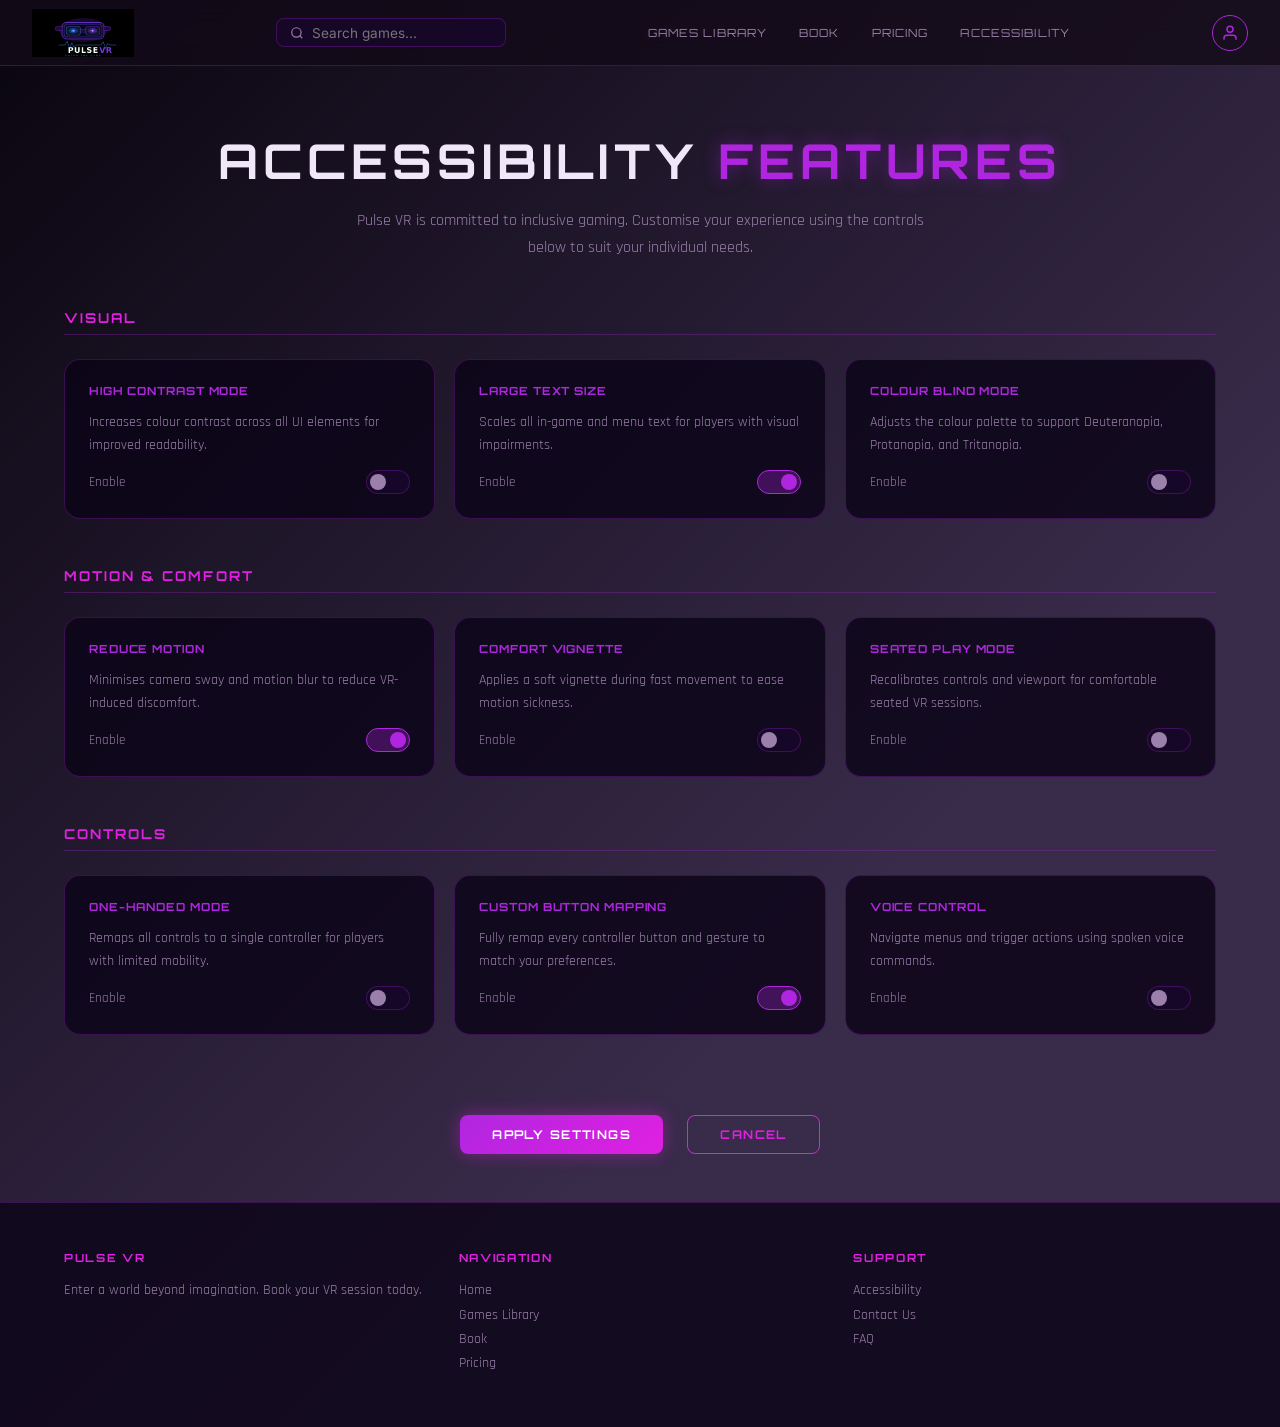
==== accessibility.html @ b46c99bd "Add files via upload" ====
<!DOCTYPE html>
<html lang="en">
<head>
<meta charset="UTF-8" />
<meta name="viewport" content="width=device-width, initial-scale=1.0"/>
<title>Pulse VR — Accessibility</title>
<link href="https://fonts.googleapis.com/css2?family=Orbitron:wght@400;700;900&family=Rajdhani:wght@300;400;500;600;700&family=Inter:wght@300;400;500&display=swap" rel="stylesheet"/>
<link rel="stylesheet" href="css/style.css">
<script src="js/accessibility-settings.js"></script>
<script src="js/theme-toggle.js"></script>
</head>
</head>
<body>
<!-- ============================================================
     NAVIGATION — present on every page
     Logo is embedded base64 and acts as home button
     Nav links use JS to toggle between pages
     ============================================================ -->
<nav>
  <!-- Logo: clicking navigates to home page -->
    <a class="nav-logo" href="index.html">
  <img class="nav-logo" id="nav-logo" src="[data-uri]" alt="Pulse VR Home"/>
</a>
  <!-- Search bar shared across all pages -->
  <div class="nav-search">
    <svg width="14" height="14" viewBox="0 0 24 24" fill="none" stroke="currentColor" stroke-width="2"><circle cx="11" cy="11" r="8"/><line x1="21" y1="21" x2="16.65" y2="16.65"/></svg>
    <input type="text" placeholder="Search games..."/>
  </div>

  <!-- Primary navigation links -->
  <div class="nav-links">
    <a href="games-library.html">GAMES LIBRARY</a>
    <a href="book.html">BOOK</a>
    <a href="pricing.html">PRICING</a>
    <a href="accessibility.html">ACCESSIBILITY</a>
  </div>

  <!-- Profile icon -->
  <a class="nav-profile" href="pricing.html" aria-label="Pricing page">
    <svg width="18" height="18" viewBox="0 0 24 24" fill="none" stroke="currentColor" stroke-width="2">
      <path d="M20 21v-2a4 4 0 0 0-4-4H8a4 4 0 0 0-4 4v2"/><circle cx="12" cy="7" r="4"/>
    </svg>
  </a>
</nav>
<!-- ============================================================
     ACCESSIBILITY PAGE (#accessibility)
     Follows wireframe: hero, 3 category sections (Visual,
     Motion & Comfort, Controls), each with 3 cards, Apply/Cancel
     buttons, floating chat support bubble
     ============================================================ -->
<div id="accessibility" class="page active">

  <!-- ACCESSIBILITY HERO -->
  <section class="access-hero">
    <h1>ACCESSIBILITY <span class="neon-text-purple">FEATURES</span></h1>
    <p>Pulse VR is committed to inclusive gaming. Customise your experience
       using the controls below to suit your individual needs.</p>
  </section>

  <!-- VISUAL SETTINGS SECTION -->
  <div class="access-section">
    <h2>VISUAL</h2>
    <div class="access-cards">
      <!-- Toggle card: High Contrast -->
      <div class="access-card">
        <h4>HIGH CONTRAST MODE</h4>
        <p>Increases colour contrast across all UI elements for improved readability.</p>
        <div class="access-toggle">
          <span style="font-size:.8rem;color:var(--text-dim)">Enable</span>
          <label class="switch"><input type="checkbox"><span class="slider-round"></span></label>
        </div>
      </div>
      <!-- Toggle card: Text Size -->
      <div class="access-card">
        <h4>LARGE TEXT SIZE</h4>
        <p>Scales all in-game and menu text for players with visual impairments.</p>
        <div class="access-toggle">
          <span style="font-size:.8rem;color:var(--text-dim)">Enable</span>
          <label class="switch"><input type="checkbox" checked><span class="slider-round"></span></label>
        </div>
      </div>
      <!-- Toggle card: Colour Blind -->
      <div class="access-card">
        <h4>COLOUR BLIND MODE</h4>
        <p>Adjusts the colour palette to support Deuteranopia, Protanopia, and Tritanopia.</p>
        <div class="access-toggle">
          <span style="font-size:.8rem;color:var(--text-dim)">Enable</span>
          <label class="switch"><input type="checkbox"><span class="slider-round"></span></label>
        </div>
      </div>
    </div>
  </div>

  <!-- MOTION & COMFORT SETTINGS SECTION -->
  <div class="access-section">
    <h2>MOTION &amp; COMFORT</h2>
    <div class="access-cards">
      <!-- Toggle card: Reduce Motion -->
      <div class="access-card">
        <h4>REDUCE MOTION</h4>
        <p>Minimises camera sway and motion blur to reduce VR-induced discomfort.</p>
        <div class="access-toggle">
          <span style="font-size:.8rem;color:var(--text-dim)">Enable</span>
          <label class="switch"><input type="checkbox" checked><span class="slider-round"></span></label>
        </div>
      </div>
      <!-- Toggle card: Vignette -->
      <div class="access-card">
        <h4>COMFORT VIGNETTE</h4>
        <p>Applies a soft vignette during fast movement to ease motion sickness.</p>
        <div class="access-toggle">
          <span style="font-size:.8rem;color:var(--text-dim)">Enable</span>
          <label class="switch"><input type="checkbox"><span class="slider-round"></span></label>
        </div>
      </div>
      <!-- Toggle card: Seated Mode -->
      <div class="access-card">
        <h4>SEATED PLAY MODE</h4>
        <p>Recalibrates controls and viewport for comfortable seated VR sessions.</p>
        <div class="access-toggle">
          <span style="font-size:.8rem;color:var(--text-dim)">Enable</span>
          <label class="switch"><input type="checkbox"><span class="slider-round"></span></label>
        </div>
      </div>
    </div>
  </div>

  <!-- CONTROLS SETTINGS SECTION -->
  <div class="access-section">
    <h2>CONTROLS</h2>
    <div class="access-cards">
      <!-- Toggle card: One-Handed -->
      <div class="access-card">
        <h4>ONE-HANDED MODE</h4>
        <p>Remaps all controls to a single controller for players with limited mobility.</p>
        <div class="access-toggle">
          <span style="font-size:.8rem;color:var(--text-dim)">Enable</span>
          <label class="switch"><input type="checkbox"><span class="slider-round"></span></label>
        </div>
      </div>
      <!-- Toggle card: Button Remapping -->
      <div class="access-card">
        <h4>CUSTOM BUTTON MAPPING</h4>
        <p>Fully remap every controller button and gesture to match your preferences.</p>
        <div class="access-toggle">
          <span style="font-size:.8rem;color:var(--text-dim)">Enable</span>
          <label class="switch"><input type="checkbox" checked><span class="slider-round"></span></label>
        </div>
      </div>
      <!-- Toggle card: Voice Control -->
      <div class="access-card">
        <h4>VOICE CONTROL</h4>
        <p>Navigate menus and trigger actions using spoken voice commands.</p>
        <div class="access-toggle">
          <span style="font-size:.8rem;color:var(--text-dim)">Enable</span>
          <label class="switch"><input type="checkbox"><span class="slider-round"></span></label>
        </div>
      </div>
    </div>
  </div>

  <!-- APPLY / CANCEL action buttons -->
  <div class="access-actions">
    <button class="btn btn-primary">APPLY SETTINGS</button>
    <button class="btn btn-outline">CANCEL</button>
  </div>

  <footer>
    <div class="footer-col">
      <h4>PULSE VR</h4>
      <p>Enter a world beyond imagination. Book your VR session today.</p>
    </div>
    <div class="footer-col">
      <h4>NAVIGATION</h4>
      <a href="#" onclick="showPage('home');return false">Home</a>
      <a href="#" onclick="showPage('library');return false">Games Library</a>
      <a href="#" onclick="showPage('booking');return false">Book</a>
      <a href="#" onclick="showPage('pricing');return false">Pricing</a>
    </div>
    <div class="footer-col">
      <h4>SUPPORT</h4>
      <a href="#" onclick="showPage('accessibility');return false">Accessibility</a>
      <a href="#">Contact Us</a>
      <a href="#">FAQ</a>
    </div>
  </footer>
</div><!-- end #accessibility -->
</body>
</html>

<script>

</script>
</div><!-- end #accessibility -->
</body>
</html>
---- css/style.css ----
/* ============================================================
   CSS CUSTOM PROPERTIES — design tokens used site-wide
   ============================================================ */
:root{
  /* ── Backgrounds derived from the darkest swatch (near-black purple) ── */
  --bg:#09050f;
  --bg2:rgba(12,4,24,.82);   /* deeper glassy base for dark mode */
  --bg3:rgba(24,8,44,.86);

  /* ── Primary accents from the colour palette swatches ── */
  --neon-purple:#b026e0;  /* vivid magenta-purple (swatch 1) — primary accent */
  --neon-bright:#e020e0;  /* bright magenta (swatch 2) — hero highlights */
  --neon-gold:#c4a020;    /* golden-yellow (swatch 3) — warm accent */
  --neon-pink:#e8579a;    /* hot pink (swatch 8) — CTA accent */
  --neon-rose:#f0a0c0;    /* soft rose/pink (swatch 5) — subtle highlight */
  --neon-rust:#b84010;    /* burnt orange (swatch 6) — warm contrast */
  --mauve:#a07888;        /* muted mauve (swatch 9) — neutral accent */

  /* ── Reassign blue/purple vars to palette equivalents (used throughout) ── */
  --neon-blue:var(--neon-bright);   /* replaces old neon-blue with bright magenta */
  --neon-blue-raw:#e020e0;          /* raw value for rgba() usage */

  --text:#f0e8f8;        /* body text — light lavender white */
  --text-dim:#9a80aa;    /* muted / placeholder text */
  --border:rgba(176,38,224,.28);    /* glowing purple border */
  --border2:rgba(196,160,32,.25);   /* gold border variant */
  --font-display:'Orbitron',monospace;
  --font-body:'Rajdhani',sans-serif;
  --font-ui:'Inter',sans-serif;
  --radius:8px;
  --radius-lg:16px;
  --glow-blue:0 0 18px rgba(224,32,224,.42);   /* slightly darker glow for deep mode */
  --glow-purple:0 0 18px rgba(176,38,224,.42);
  --glow-gold:0 0 18px rgba(196,160,32,.32);
  --transition:.25s ease;
}

/* ============================================================
   LIGHT THEME OVERRIDES
   Applied when `html[data-theme="light"]` is present on <html>
   Re-uses the same CSS custom properties but values suitable for
   a bright/light UI while keeping the rest of the stylesheet intact.
   ============================================================ */
html[data-theme="light"]{
  --bg:#f6f7fb;
  --bg2:rgba(255,255,255,.92);
  --bg3:rgba(245,246,250,.95);

  --text:#000000;
  --text-dim:#030303;
  --border:rgb(0, 0, 0);
  --border2:rgb(0, 0, 0);

  --neon-purple:#7a3a9a;
  --neon-bright:#a84aa8;
  --glow-blue:0 0 14px rgba(168,74,168,.22);
  --glow-purple:0 0 12px rgba(122,58,154,.12);
  --glow-gold:0 0 12px rgba(196,160,32,.08);
}

/* ============================================================
   RESET & BASE
   ============================================================ */
*,*::before,*::after{box-sizing:border-box;margin:0;padding:0}
html{scroll-behavior:smooth}
body{
  font-family:var(--font-body);
  /* Combined background using the current theme variables so dark/light mode switches cleanly. */
  background: linear-gradient(135deg, var(--bg), var(--bg3) 65%);
  color:var(--text);
  min-height:100vh;
  overflow-x:hidden;
}
a{text-decoration:none;color:inherit}
button{cursor:pointer;font-family:var(--font-body)}
input,select,textarea{font-family:var(--font-ui)}
img{max-width:100%}

/* ============================================================
   UTILITY CLASSES
   ============================================================ */
.neon-text-blue{color:var(--neon-blue);text-shadow:var(--glow-blue)}
.neon-text-purple{color:var(--neon-purple);text-shadow:var(--glow-purple)}
.section-title{
  font-family:var(--font-display);
  font-size:clamp(1.4rem,3vw,2.2rem);
  letter-spacing:.08em;
  margin-bottom:1.5rem;
}
.btn{
  display:inline-block;
  padding:.7rem 2rem;
  border-radius:var(--radius);
  font-family:var(--font-display);
  font-size:.75rem;
  letter-spacing:.12em;
  font-weight:700;
  border:none;
  transition:var(--transition);
}
.btn-primary{
  background:linear-gradient(135deg,var(--neon-purple),var(--neon-bright));
  color:#fff;
  box-shadow:var(--glow-blue);
}
.btn-primary:hover{box-shadow:0 0 30px rgba(224,32,224,.85);transform:translateY(-2px)}
.btn-outline{
  background:transparent;
  border:1px solid var(--neon-blue);
  color:var(--neon-blue);
}
.btn-outline:hover{background:rgba(176,38,224,.12);box-shadow:var(--glow-blue)}

/* ============================================================
   PAGE VISIBILITY — single-page router
   ============================================================ */
/* Each page section is hidden by default; JS toggles .active */
.page{display:none}
.page.active{display:block}

/* ============================================================
   NAV BAR — shared across all pages
   ============================================================ */
nav{
  position:sticky;top:0;z-index:1000;
  background:rgba(19,10,24,.80);
  backdrop-filter:blur(14px);
  border-bottom:1px solid var(--border);
  display:flex;align-items:center;justify-content:space-between;
  padding:0 2rem;
  height:66px;
}
/* Logo acts as home button */
.nav-logo{
  height:48px;
  cursor:pointer;
  transition:filter var(--transition);
}
.nav-logo:hover{filter:drop-shadow(0 0 8px var(--neon-blue))}

/* Search bar */
.nav-search{
  display:flex;align-items:center;gap:.5rem;
  background:var(--bg3);
  border:1px solid var(--border);
  border-radius:var(--radius);
  padding:.35rem .8rem;
}
.nav-search input{
  background:transparent;border:none;outline:none;
  color:var(--text);font-size:.85rem;width:180px;
}
.nav-search svg{color:var(--text-dim);flex-shrink:0}

/* Nav links */
.nav-links{display:flex;align-items:center;gap:2rem}
.nav-links a{
  font-family:var(--font-display);
  font-size:.7rem;letter-spacing:.1em;
  color:var(--text-dim);
  transition:color var(--transition);
  position:relative;
}
.nav-links a::after{
  content:'';position:absolute;bottom:-4px;left:0;width:0;height:1px;
  background:var(--neon-blue);transition:width var(--transition);
}
.nav-links a:hover,.nav-links a.active-link{color:var(--neon-blue)}
.nav-links a:hover::after,.nav-links a.active-link::after{width:100%}

/* Profile icon */
.nav-profile{
  width:36px;height:36px;border-radius:50%;
  border:1px solid var(--neon-purple);
  display:flex;align-items:center;justify-content:center;
  cursor:pointer;color:var(--neon-purple);
  transition:box-shadow var(--transition);
}
.nav-profile:hover{box-shadow:var(--glow-purple)}

/* Mobile nav toggle */
.nav-toggle{display:none;}
.nav-hamburger{
  display:none;
  width:44px;height:44px;
  border:1px solid rgba(255,255,255,.18);
  border-radius:16px;
  background:rgba(255,255,255,.04);
  color:var(--text);
  cursor:pointer;
  align-items:center;
  justify-content:center;
  gap:.3rem;
  transition:background var(--transition),border-color var(--transition);
}
.nav-hamburger:hover{background:rgba(255,255,255,.08);border-color:var(--neon-blue);}
.nav-hamburger span{
  display:block;
  width:20px;
  height:2px;
  border-radius:999px;
  background:currentColor;
  transition:transform .2s ease,opacity .2s ease;
}
.nav-toggle:checked + .nav-hamburger span:nth-child(1){transform:translateY(6px) rotate(45deg);}
.nav-toggle:checked + .nav-hamburger span:nth-child(2){opacity:0;}
.nav-toggle:checked + .nav-hamburger span:nth-child(3){transform:translateY(-6px) rotate(-45deg);}

/* ============================================================
   FOOTER — shared across all pages
   ============================================================ */
footer{
  background:var(--bg2);
  border-top:1px solid var(--border);
  padding:3rem 4rem;
  display:grid;
  grid-template-columns:repeat(3,1fr);
  gap:2rem;
}
.footer-col h4{
  font-family:var(--font-display);
  font-size:.7rem;letter-spacing:.15em;
  color:var(--neon-blue);margin-bottom:1rem;
}
.footer-col p,.footer-col a{
  font-size:.9rem;color:var(--text-dim);
  display:block;margin-bottom:.4rem;
  transition:color var(--transition);
}
.footer-col a:hover{color:var(--neon-blue)}

/* ============================================================
   HOME PAGE
   ============================================================ */
/* Hero section */
#home .hero{
  position:relative;min-height:90vh;
  display:flex;flex-direction:column;
  align-items:center;justify-content:center;
  padding:4rem 6rem;
  text-align:center;
  padding:4rem 2rem;
  overflow:hidden;
}
/* grid background removed */

#home .hero-eyebrow{
  font-family:var(--font-display);
  font-size:.7rem;letter-spacing:.25em;
  color:var(--neon-blue);margin-bottom:1rem;
}
#home .hero-title{
  font-family:var(--font-display);
  font-size:clamp(2rem,6vw,4.5rem);
  font-weight:900;letter-spacing:.06em;
  line-height:1.1;margin-bottom:1.5rem;
}
#home .hero-sub{
  max-width:560px;font-size:1.1rem;
  color:var(--text-dim);line-height:1.7;margin-bottom:2.5rem;
  text-align:left;
}
/* Decorative blob behind hero text */
#home .hero-blob{
  position:absolute;width:600px;height:600px;border-radius:50%;
  background:radial-gradient(circle,rgba(176,38,224,.18),rgba(196,160,32,.06) 50%,transparent 70%);
  top:50%;left:50%;transform:translate(-50%,-50%);
  pointer-events:none;
}

/* Home feature image row */
#home .feature-row{
  display:grid;grid-template-columns:1fr 1fr;
  gap:1px;background:var(--border);
}
#home .feature-row .feat-img{
  aspect-ratio:16/7;overflow:hidden;
  background:linear-gradient(135deg,var(--bg2),var(--bg3));
  display:flex;align-items:center;justify-content:center;
  color:var(--text-dim);font-size:2rem;
}

/* (info-section grid removed — home page uses stacked layout per wireframe) */

/* Book Now video section */
#home .cta-video-wrap{
  margin:0 4rem;
  border-radius:var(--radius-lg);
  overflow:hidden;
  border:1px solid var(--border);
  position:relative;
  aspect-ratio:16/7;
  background:linear-gradient(135deg,#1c0f26,#25143a,#1c0f26);
  display:flex;flex-direction:column;
  align-items:center;justify-content:center;
  gap:1.5rem;
}
/* Animated scan-line effect over the video placeholder */
#home .cta-video-wrap::before{
  content:'';position:absolute;inset:0;
  background:repeating-linear-gradient(
    0deg,transparent,transparent 3px,rgba(176,38,224,.03) 3px,rgba(176,38,224,.03) 4px
  );pointer-events:none;
}
/* Purple/gold gradient overlay at bottom for text readability */
#home .cta-video-wrap::after{
  content:'';position:absolute;inset:0;
  background:linear-gradient(to top,rgba(19,10,24,.85) 0%,transparent 50%);
  pointer-events:none;
}
#home .cta-video-wrap .video-label{
  font-family:var(--font-display);font-size:.7rem;letter-spacing:.25em;
  color:var(--neon-gold);text-shadow:var(--glow-gold);z-index:1;
}
#home .cta-video-wrap h3{
  font-family:var(--font-display);font-size:clamp(1rem,2.5vw,1.6rem);
  letter-spacing:.08em;z-index:1;text-align:center;
}
/* Big circular play button in the centre of the video */
#home .cta-video-wrap .play-btn{
  width:72px;height:72px;border-radius:50%;z-index:1;
  background:linear-gradient(135deg,var(--neon-purple),var(--neon-bright));
  display:flex;align-items:center;justify-content:center;
  font-size:1.6rem;padding-left:4px;
  box-shadow:0 0 30px rgba(176,38,224,.6),0 0 60px rgba(224,32,224,.3);
  transition:transform var(--transition),box-shadow var(--transition);cursor:pointer;border:none;color:#fff;
}
#home .cta-video-wrap .play-btn:hover{
  transform:scale(1.12);
  box-shadow:0 0 40px rgba(176,38,224,.9),0 0 80px rgba(224,32,224,.5);
}
/* Book Now button sitting below the play button inside the video area */
#home .cta-video-wrap .book-now-btn{
  z-index:1;margin-top:.5rem;
}

/* Side-by-side image + text */
#home .split-section{
  padding:5rem 4rem;
  display:grid;grid-template-columns:1fr 1fr;
  gap:4rem;align-items:center;
}
#home .split-img{
  aspect-ratio:4/3;border-radius:var(--radius-lg);
  background:linear-gradient(135deg,var(--bg2),var(--bg3));
  border:1px solid var(--border);
  display:flex;align-items:center;justify-content:center;
  color:var(--text-dim);font-size:2.5rem;
}

/* Bottom game-card grid */
#home .game-preview{
  padding:4rem;
  display:grid;grid-template-columns:1fr 1fr;gap:2rem;
}
#home .game-preview .card{
  background:var(--bg2);border:1px solid var(--border);
  border-radius:var(--radius-lg);overflow:hidden;
}
#home .game-preview .card-img{
  aspect-ratio:16/9;
  background:linear-gradient(135deg,var(--bg3),var(--bg2));
  display:flex;align-items:center;justify-content:center;
  color:var(--text-dim);font-size:2.5rem;
}
#home .game-preview .card-body{padding:1.5rem}
#home .game-preview .card-body h4{
  font-family:var(--font-display);font-size:.85rem;letter-spacing:.08em;
  margin-bottom:.5rem;
}
#home .game-preview .card-body p{font-size:.9rem;color:var(--text-dim)}

/* ============================================================
   BOOKING PAGE
   ============================================================ */
#booking .book-hero{
  background:linear-gradient(180deg,rgba(0,200,255,.05),transparent);
  padding:4rem;text-align:center;
}
#booking .book-hero h1{
  font-family:var(--font-display);
  font-size:clamp(2rem,5vw,3.5rem);letter-spacing:.1em;margin-bottom:1rem;
}

/* Video placeholder */
#booking .video-wrap{
  margin:0 4rem;aspect-ratio:16/7;
  background:var(--bg2);border:1px solid var(--border);
  border-radius:var(--radius-lg);
  display:flex;align-items:center;justify-content:center;gap:1rem;
  color:var(--text-dim);font-size:3rem;
}

/* Booking form area */
#booking .book-form-area{
  padding:4rem;
  display:grid;grid-template-columns:1fr 1fr;
  gap:3rem;align-items:start;
}
#booking .book-desc{font-size:.95rem;color:var(--text-dim);line-height:1.8}

/* Calendar widget */
.calendar-widget{
  background:var(--bg2);border:1px solid var(--border);
  border-radius:var(--radius-lg);padding:1.5rem;
}
.calendar-header{
  display:flex;align-items:center;justify-content:space-between;
  margin-bottom:1rem;
}
.calendar-header .dt-label{
  font-family:var(--font-display);font-size:.75rem;
  color:var(--neon-blue);letter-spacing:.08em;
}
.cal-grid{display:grid;grid-template-columns:repeat(7,1fr);gap:4px;text-align:center}
.cal-grid .day-name{font-size:.7rem;color:var(--text-dim);padding:.3rem 0}
.cal-grid .day{
  padding:.4rem;font-size:.8rem;border-radius:4px;cursor:pointer;
  transition:background var(--transition);
}
.cal-grid .day:hover{background:rgba(176,38,224,.15)}
.cal-grid .day.today{background:var(--neon-blue);color:#000;font-weight:700}
.cal-grid .day.selected{background:var(--neon-purple);color:#fff}

/* Game category selector */
.form-row{margin-top:1.5rem}
.form-row label{
  display:block;font-size:.8rem;letter-spacing:.08em;
  color:var(--text-dim);margin-bottom:.5rem;
}
.form-control{
  width:100%;background:var(--bg3);border:1px solid var(--border);
  border-radius:var(--radius);padding:.6rem 1rem;
  color:var(--text);font-size:.9rem;outline:none;
  transition:border-color var(--transition);
}
.form-control:focus{border-color:var(--neon-blue)}
.num-input{display:flex;align-items:center;gap:.5rem}
.num-input input{width:80px;text-align:center}
.num-btn{
  background:var(--bg3);border:1px solid var(--border);
  color:var(--neon-blue);width:32px;height:32px;
  border-radius:var(--radius);font-size:1.2rem;
  display:flex;align-items:center;justify-content:center;
  transition:background var(--transition);
}
.num-btn:hover{background:rgba(176,38,224,.15)}

/* Game category checkbox list */
.cat-list{
  background:var(--bg3);border:1px solid var(--border);
  border-radius:var(--radius);padding:.8rem;
  display:flex;flex-direction:column;gap:.5rem;
}
.cat-item{display:flex;align-items:center;gap:.6rem;font-size:.85rem}
.cat-item input[type=checkbox]{accent-color:var(--neon-blue)}

/* Map placeholder */
#booking .map-area{
  margin:0 4rem 4rem;
  aspect-ratio:3/1;border-radius:var(--radius-lg);
  background:var(--bg2);border:1px solid var(--border);
  display:flex;align-items:center;justify-content:center;
  color:var(--text-dim);font-size:2rem;gap:1rem;overflow:hidden;
  position:relative;
}
.map-overlay{
  position:absolute;bottom:1rem;left:1rem;
  background:rgba(10,10,18,.85);border:1px solid var(--border);
  border-radius:var(--radius);padding:.5rem 1rem;
  font-size:.8rem;color:var(--neon-blue);
}

/* VR screenshots row */
#booking .screenshots{
  display:grid;grid-template-columns:repeat(3,1fr);
  gap:1rem;margin:0 4rem 4rem;
}
#booking .screenshots .ss{
  aspect-ratio:16/9;border-radius:var(--radius);
  background:var(--bg2);border:1px solid var(--border);
  display:flex;align-items:center;justify-content:center;
  color:var(--text-dim);font-size:2rem;overflow:hidden;
}

/* Payment modal */
.payment-modal{
  margin:0 4rem 4rem;
  background:var(--bg2);border:1px solid var(--border);
  border-radius:var(--radius-lg);padding:3rem;max-width:420px;
}
.payment-modal h3{
  font-family:var(--font-display);font-size:.85rem;letter-spacing:.1em;
  margin-bottom:2rem;color:var(--text-dim);
}
.pay-btn{
  width:100%;padding:1rem;border-radius:var(--radius);
  border:1px solid var(--border);background:var(--bg3);
  color:var(--text);font-size:1.1rem;display:flex;
  align-items:center;justify-content:center;gap:.8rem;
  margin-bottom:1rem;transition:border-color var(--transition),background var(--transition);
}
.pay-btn:hover{border-color:var(--neon-blue);background:rgba(176,38,224,.08)}
.pay-cancel{
  display:block;text-align:right;margin-top:1rem;
  font-size:.85rem;color:var(--text-dim);cursor:pointer;
  transition:color var(--transition);
}
.pay-cancel:hover{color:var(--neon-blue)}

/* ============================================================
   GAME LIBRARY PAGE
   ============================================================ */
#library .lib-hero{
  background:linear-gradient(135deg,var(--bg2),var(--bg));
  padding:3rem 4rem 2rem;
  display:grid;grid-template-columns:1fr 1fr;
  gap:2rem;align-items:center;
  border-bottom:1px solid var(--border);
}
#library .lib-hero h1{
  font-family:var(--font-display);font-size:clamp(1.5rem,4vw,2.8rem);
  letter-spacing:.08em;margin-bottom:.75rem;
}
#library .lib-hero p{color:var(--text-dim);font-size:.95rem;line-height:1.7}
#library .lib-hero-img{
  aspect-ratio:4/3;border-radius:var(--radius-lg);
  background:linear-gradient(135deg,var(--bg3),var(--bg2));
  display:flex;align-items:center;justify-content:center;
  color:var(--text-dim);font-size:3rem;border:1px solid var(--border);
}

/* Search bar inside library */
#library .lib-search-bar{
  padding:2rem 4rem 0;display:flex;justify-content:flex-end;
}
#library .lib-search-bar .search-inner{
  display:flex;align-items:center;gap:.5rem;
  background:var(--bg2);border:1px solid var(--border);
  border-radius:var(--radius);padding:.5rem 1rem;width:260px;
}
#library .lib-search-bar input{
  background:transparent;border:none;outline:none;
  color:var(--text);font-size:.9rem;width:100%;
}

/* Game grid */
#library .game-grid{
  padding:2rem 4rem 4rem;
  display:grid;grid-template-columns:repeat(3,1fr);
  gap:1.5rem;
}
/* Each game card */
.game-card{
  background:var(--bg2);border:1px solid var(--border);
  border-radius:var(--radius-lg);overflow:hidden;
  transition:transform var(--transition),box-shadow var(--transition),border-color var(--transition);
  cursor:pointer;
}
.game-card:hover{
  transform:translateY(-4px);
  box-shadow:0 12px 40px rgba(0,0,0,.5),var(--glow-blue);
  border-color:var(--neon-blue);
}
.game-card .card-img{
  aspect-ratio:16/9;
  display:flex;align-items:center;justify-content:center;
  font-size:2.5rem;color:var(--text-dim);
}
/* Alternating gradient tones for visual variety */
.game-card:nth-child(1) .card-img{background:linear-gradient(135deg,#1c0a2a,#2a0a3a)}
.game-card:nth-child(2) .card-img{background:linear-gradient(135deg,#25083a,#300a40)}
.game-card:nth-child(3) .card-img{background:linear-gradient(135deg,#180a24,#200830)}
.game-card:nth-child(4) .card-img{background:linear-gradient(135deg,#1a0820,#250a2a)}
.game-card:nth-child(5) .card-img{background:linear-gradient(135deg,#220830,#380a40)}
.game-card:nth-child(6) .card-img{background:linear-gradient(135deg,#1a0828,#200a30)}
.game-card:nth-child(7) .card-img{background:linear-gradient(135deg,#2a0830,#3a0840)}
.game-card:nth-child(8) .card-img{background:linear-gradient(135deg,#0a1828,#180a35)}
.game-card:nth-child(9) .card-img{background:linear-gradient(135deg,#1c0a2e,#250a38)}
.game-card .card-info{padding:1rem 1.2rem 1.2rem}
.game-card .card-info h4{
  font-family:var(--font-display);font-size:.75rem;letter-spacing:.08em;
  color:var(--text);margin-bottom:.3rem;
}
.game-card .card-info .tag{
  display:inline-block;font-size:.7rem;padding:.2rem .6rem;
  border-radius:20px;background:rgba(176,38,224,.12);
  color:var(--neon-blue);margin-top:.3rem;margin-right:.3rem;
}

/* ============================================================
   PRICING PAGE
   ============================================================ */
#pricing .pricing-hero{
  padding:4rem 4rem 2rem;text-align:center;
}
#pricing .pricing-hero h1{
  font-family:var(--font-display);font-size:clamp(1.8rem,4vw,3rem);
  letter-spacing:.1em;margin-bottom:1rem;
}
#pricing .pricing-hero p{
  max-width:550px;margin:0 auto;color:var(--text-dim);font-size:1rem;line-height:1.7;
}

/* Toggle Monthly/Annual */
.toggle-row{display:flex;align-items:center;justify-content:center;gap:1rem;padding:1.5rem 0 3rem}
.toggle-btn{
  padding:.5rem 1.5rem;border-radius:20px;
  border:1px solid var(--border);
  background:transparent;color:var(--text-dim);
  font-family:var(--font-display);font-size:.7rem;letter-spacing:.08em;
  transition:all var(--transition);
}
.toggle-btn.active{
  background:var(--neon-purple);color:#fff;
  border-color:var(--neon-purple);box-shadow:var(--glow-purple);
}

/* Pricing cards */
.pricing-cards{
  display:grid;grid-template-columns:repeat(3,1fr);
  gap:1.5rem;padding:0 4rem 4rem;
}
.plan-card{
  background:var(--bg2);border:1px solid var(--border);
  border-radius:var(--radius-lg);padding:2rem;
  position:relative;transition:box-shadow var(--transition),border-color var(--transition);
}
.plan-card:hover{border-color:var(--neon-blue);box-shadow:var(--glow-blue)}
.plan-card.featured{
  border-color:var(--neon-purple);
  box-shadow:var(--glow-purple);
  background:linear-gradient(160deg,rgba(196,160,32,.06),var(--bg2));
}
.plan-card .badge{
  position:absolute;top:-12px;left:50%;transform:translateX(-50%);
  background:var(--neon-purple);color:#fff;
  font-family:var(--font-display);font-size:.6rem;letter-spacing:.1em;
  padding:.3rem 1rem;border-radius:20px;white-space:nowrap;
}
.plan-card h3{
  font-family:var(--font-display);font-size:1rem;letter-spacing:.1em;
  margin-bottom:.5rem;
}
.plan-card .price{
  font-family:var(--font-display);font-size:2.2rem;font-weight:900;
  color:var(--neon-blue);margin:1rem 0;
}
.plan-card .price span{font-size:.8rem;color:var(--text-dim)}
.plan-card ul{list-style:none;margin-bottom:2rem}
.plan-card ul li{
  font-size:.9rem;color:var(--text-dim);
  padding:.4rem 0;border-bottom:1px solid rgba(255,255,255,.04);
  display:flex;align-items:center;gap:.6rem;
}
.plan-card ul li::before{content:'✦';color:var(--neon-blue);font-size:.6rem}
.plan-card.featured ul li::before{color:var(--neon-purple)}

/* Sign-in / Create Account section */
.auth-section{
  margin:0 4rem 4rem;
  background:var(--bg2);border:1px solid var(--border);
  border-radius:var(--radius-lg);
  display:grid;grid-template-columns:1fr 1fr;
  gap:0;overflow:hidden;
}
.auth-panel{padding:3rem}
.auth-panel:first-child{border-right:1px solid var(--border)}
.auth-panel h3{
  font-family:var(--font-display);font-size:.9rem;letter-spacing:.1em;
  margin-bottom:2rem;color:var(--text);
}
.auth-panel .form-row{margin-bottom:1.2rem}
.auth-divider{
  text-align:center;color:var(--text-dim);
  font-size:.8rem;margin:1rem 0;
}
.social-btns{display:grid;grid-template-columns:1fr 1fr;gap:.8rem}
.social-btn{
  padding:.6rem;border:1px solid var(--border);
  border-radius:var(--radius);background:var(--bg3);
  display:flex;align-items:center;justify-content:center;gap:.5rem;
  color:var(--text-dim);font-size:.8rem;cursor:pointer;
  transition:border-color var(--transition);
}
.social-btn:hover{border-color:var(--neon-blue);color:var(--text)}
.forgot-link{
  font-size:.8rem;color:var(--neon-blue);cursor:pointer;
  transition:opacity var(--transition);
}
.forgot-link:hover{opacity:.7}
.guest-btn{
  width:100%;padding:.6rem;
  border:1px solid var(--border);background:var(--bg3);
  color:var(--text-dim);border-radius:var(--radius);
  font-size:.85rem;cursor:pointer;margin-top:.5rem;
  transition:border-color var(--transition),color var(--transition);
}
.guest-btn:hover{border-color:var(--neon-blue);color:var(--text)}

/* ============================================================
   ACCESSIBILITY PAGE
   ============================================================ */
#accessibility .access-hero{
  padding:4rem 4rem 3rem;text-align:center;
}
#accessibility .access-hero h1{
  font-family:var(--font-display);font-size:clamp(1.8rem,4vw,3rem);
  letter-spacing:.1em;margin-bottom:1rem;
}
#accessibility .access-hero p{
  max-width:600px;margin:0 auto;
  color:var(--text-dim);line-height:1.7;
}

/* ACCESSIBILITY F
*/
 
/* BASE: ensure pages can be overridden */
.page {
  transition: none !important;
}

/* HIGH CONTRAST */
body.high-contrast .page,
body.high-contrast {
  background: #000 !important;
  color: #fff !important;
}

body.high-contrast .access-section,
body.high-contrast .access-card,
body.high-contrast footer {
  background: #000 !important;
  color: #fff !important;
  border-color: #fff !important;
}

/* FORCE ALL TEXT */
body.high-contrast * {
  color: #fff !important;
}

/* LARGE TEXT */
body.large-text .page {
  font-size: 1.2em !important;
}

/* REDUCE MOTION */
body.reduce-motion *,
body.reduce-motion *::before,
body.reduce-motion *::after {
  animation: none !important;
  transition: none !important;
}

/* COLOUR BLIND */
body.colour-blind {
  filter: hue-rotate(25deg) saturate(1.3);
}
/* Accordion / card grid for each category */
.access-section{padding:0 4rem 3rem}
.access-section h2{
  font-family:var(--font-display);font-size:.85rem;letter-spacing:.15em;
  color:var(--neon-blue);margin-bottom:1.5rem;
  padding-bottom:.5rem;border-bottom:1px solid var(--border);
}
.access-cards{
  display:grid;grid-template-columns:repeat(3,1fr);gap:1.2rem;
}
.access-card{
  background:var(--bg2);border:1px solid var(--border);
  border-radius:var(--radius-lg);padding:1.5rem;
  transition:border-color var(--transition),box-shadow var(--transition);
}
.access-card:hover{border-color:var(--neon-purple);box-shadow:var(--glow-purple)}
.access-card h4{
  font-family:var(--font-display);font-size:.7rem;letter-spacing:.08em;
  color:var(--neon-purple);margin-bottom:.8rem;
}
.access-card p{font-size:.85rem;color:var(--text-dim);line-height:1.7}

/* Toggle controls */
.access-toggle{
  display:flex;align-items:center;justify-content:space-between;
  margin-top:.8rem;
}
.switch{
  position:relative;width:44px;height:24px;
}
.switch input{opacity:0;width:0;height:0}
.slider-round{
  position:absolute;inset:0;border-radius:12px;
  background:var(--bg3);border:1px solid var(--border);cursor:pointer;
  transition:var(--transition);
}
.slider-round::before{
  content:'';position:absolute;
  height:16px;width:16px;left:3px;bottom:3px;
  background:var(--text-dim);border-radius:50%;
  transition:var(--transition);
}
.switch input:checked + .slider-round{background:rgba(176,38,224,.3);border-color:var(--neon-purple)}
.switch input:checked + .slider-round::before{transform:translateX(20px);background:var(--neon-purple)}

/* Apply / Cancel buttons */
.access-actions{
  display:flex;justify-content:center;gap:1.5rem;
  padding:2rem 4rem 3rem;
}

/* Chat support bubble */
.chat-bubble{
  position:fixed;bottom:2rem;right:2rem;
  width:56px;height:56px;border-radius:50%;
  background:linear-gradient(135deg,var(--neon-purple),var(--neon-bright));
  display:flex;align-items:center;justify-content:center;
  cursor:pointer;box-shadow:0 4px 20px rgba(0,0,0,.4),var(--glow-blue);
  transition:transform var(--transition);z-index:900;font-size:1.5rem;
}
.chat-bubble:hover{transform:scale(1.1)}

/* ============================================================
   SCROLLBAR
   ============================================================ */
::-webkit-scrollbar{width:6px}
::-webkit-scrollbar-track{background:var(--bg)}
::-webkit-scrollbar-thumb{background:var(--neon-purple);border-radius:3px}

/* ============================================================
   RESPONSIVE LAYOUT
   ============================================================ */
@media (max-width: 980px){
  nav{flex-wrap:wrap;gap:.75rem;padding:0 1rem;height:auto;align-items:center;}
  .nav-search{width:100%;max-width:360px;}
  .nav-links{justify-content:center;gap:1rem;flex-wrap:wrap;width:100%;}
  .nav-profile{margin-left:auto;}

  header, #home .hero, #booking .book-hero, #library .lib-hero, #pricing .pricing-hero, #accessibility .access-hero{padding:3rem 1.5rem;}
  #home .feature-row, #home .game-preview, #library .game-grid, #booking .book-form-area, #booking .screenshots, #accessibility .access-cards, .auth-section{grid-template-columns:1fr;}
  #home .split-section, #library .lib-hero, #home .feature-row{padding:3rem 1.5rem;}
  .cta-video-wrap, #booking .video-wrap, #booking .map-area, #booking .payment-modal, .payment-modal, #library .lib-search-bar, .access-actions{margin:0 1rem 1.5rem;}
  .cta-video-wrap{padding:2rem;}
  .cta-video-wrap video{width:100%;height:auto;max-width:100%;}
  .pricing-cards, .game-preview, .price-cards, .auth-section, .access-cards{gap:1rem;}
  footer{grid-template-columns:1fr;row-gap:1.5rem;padding:2rem 1.5rem;}
}

@media (max-width: 680px){
  nav{padding:.75rem 1rem;position:relative;}
  .nav-logo{height:auto;}
  .nav-toggle{display:none;}
  .nav-hamburger{display:flex;}
  .nav-search{display:none;}
  .nav-links{
    display:none;
    position:absolute;
    left:1rem;
    right:1rem;
    top:100%;
    flex-direction:column;
    background:rgba(10,7,18,.98);
    border:1px solid rgba(255,255,255,.08);
    border-radius:20px;
    padding:1rem;
    gap:1rem;
    z-index:999;
    box-shadow:0 30px 40px rgba(0,0,0,.2);
  }
  .nav-links a{
    width:100%;
    padding:.85rem 1rem;
    border-radius:15px;
    text-align:center;
  }
  .nav-links a::after{display:none;}
  .nav-toggle:checked ~ .nav-links{display:flex;}
  .nav-profile{margin-left:0;}

  body{font-size:14px;}
  .hero{padding:2.5rem 1rem;}
  .hero-title{font-size:clamp(1.8rem,8vw,3rem);}
  .hero-sub{max-width:100%;}
  .feature-row, .split-section, .game-preview, .game-grid, .book-form-area, .screenshots, .access-cards{gap:1rem;}
  .book-form-area, .library .lib-hero, .auth-section, .pricing-cards{padding:0 1rem;}
  .pricing-cards{grid-template-columns:1fr;}
  .plan-card{padding:1.5rem;}
  .auth-panel{padding:2rem;border-right:none;}
  .access-section{padding:0 1rem 2rem;}
  .access-actions{flex-direction:column;align-items:stretch;gap:1rem;}
  .game-card .card-info{padding:1rem;}
  .payment-modal{padding:2rem;margin:0 1rem 1.5rem;}
  .lib-search-bar{justify-content:center;padding:1.5rem 1rem 0;}
  .lib-search-bar .search-inner{width:100%;max-width:100%;}
  .game-card{min-height:auto;}
  .footer-col{padding:0;}
}
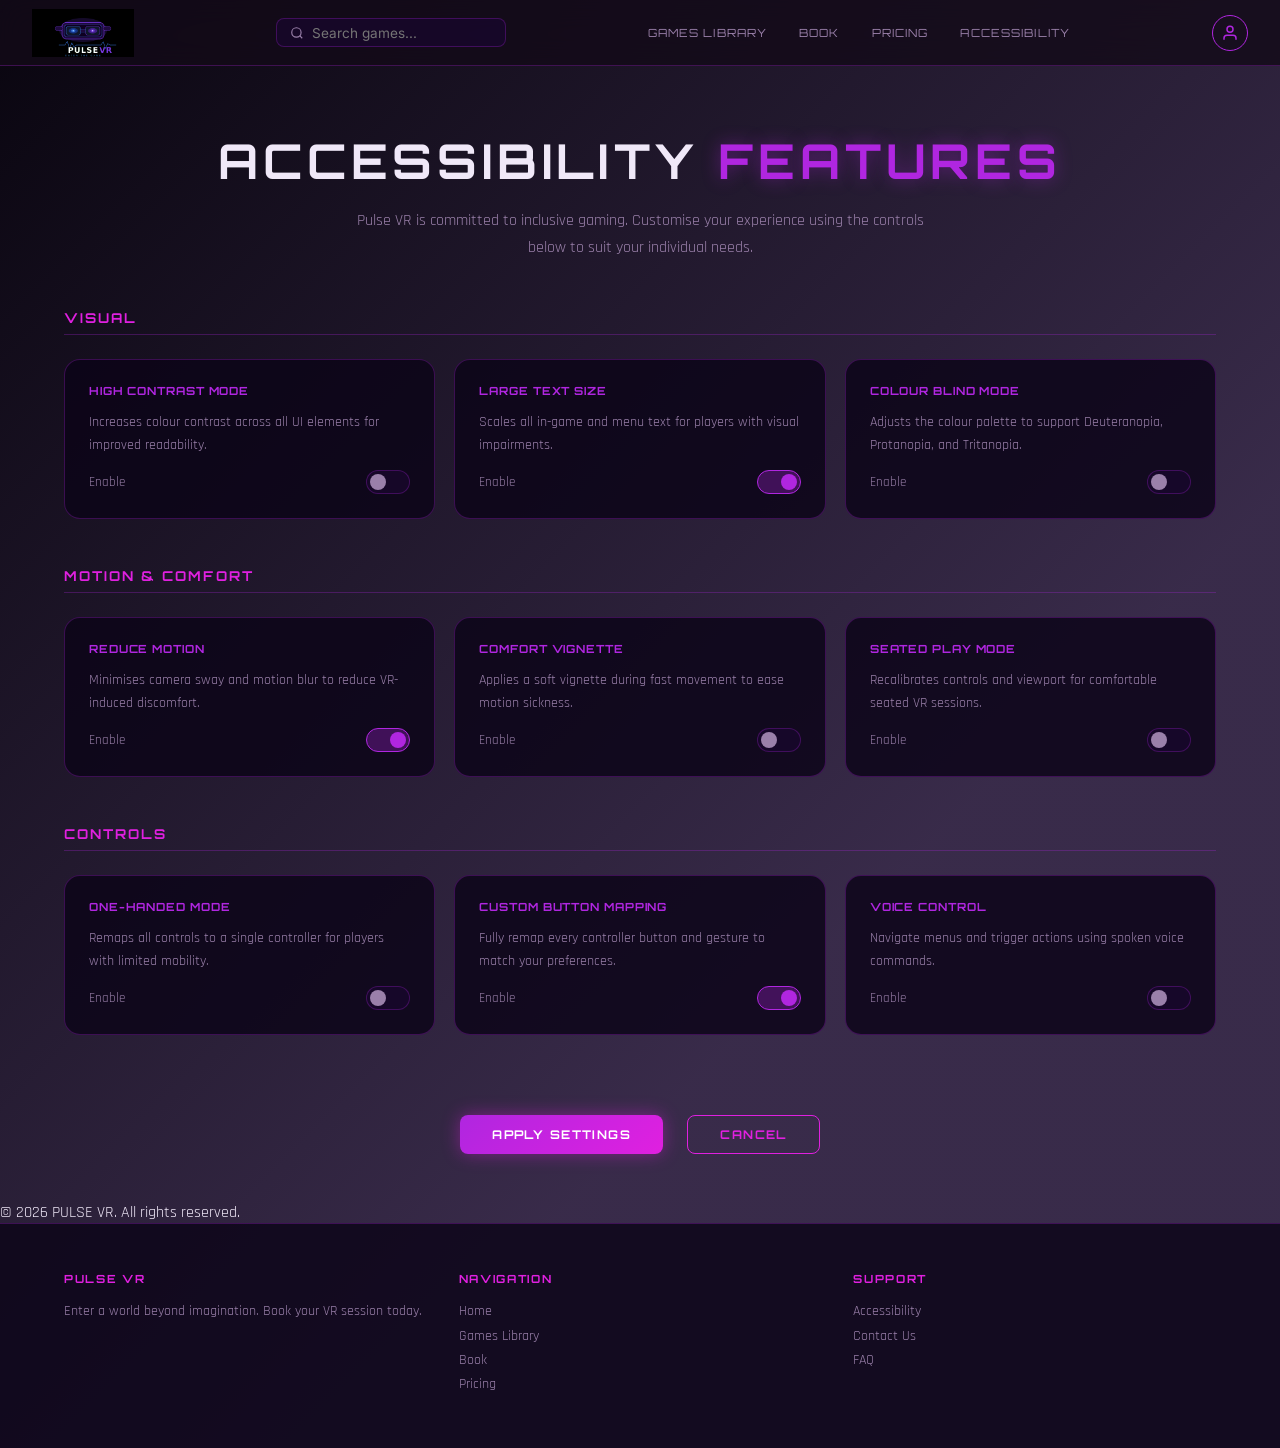
==== commit 7951263c: "Update accessibility.html" ====
--- a/accessibility.html
+++ b/accessibility.html
@@ -165,6 +165,11 @@
     <button class="btn btn-outline">CANCEL</button>
   </div>
 
+  <p>&copy; <span id="year"></span> PULSE VR. All rights reserved.</p>
+
+<script>
+  document.getElementById("year").textContent = new Date().getFullYear();
+</script>
   <footer>
     <div class="footer-col">
       <h4>PULSE VR</h4>
@@ -193,4 +198,4 @@
 </script>
 </div><!-- end #accessibility -->
 </body>
-</html> +</html> 
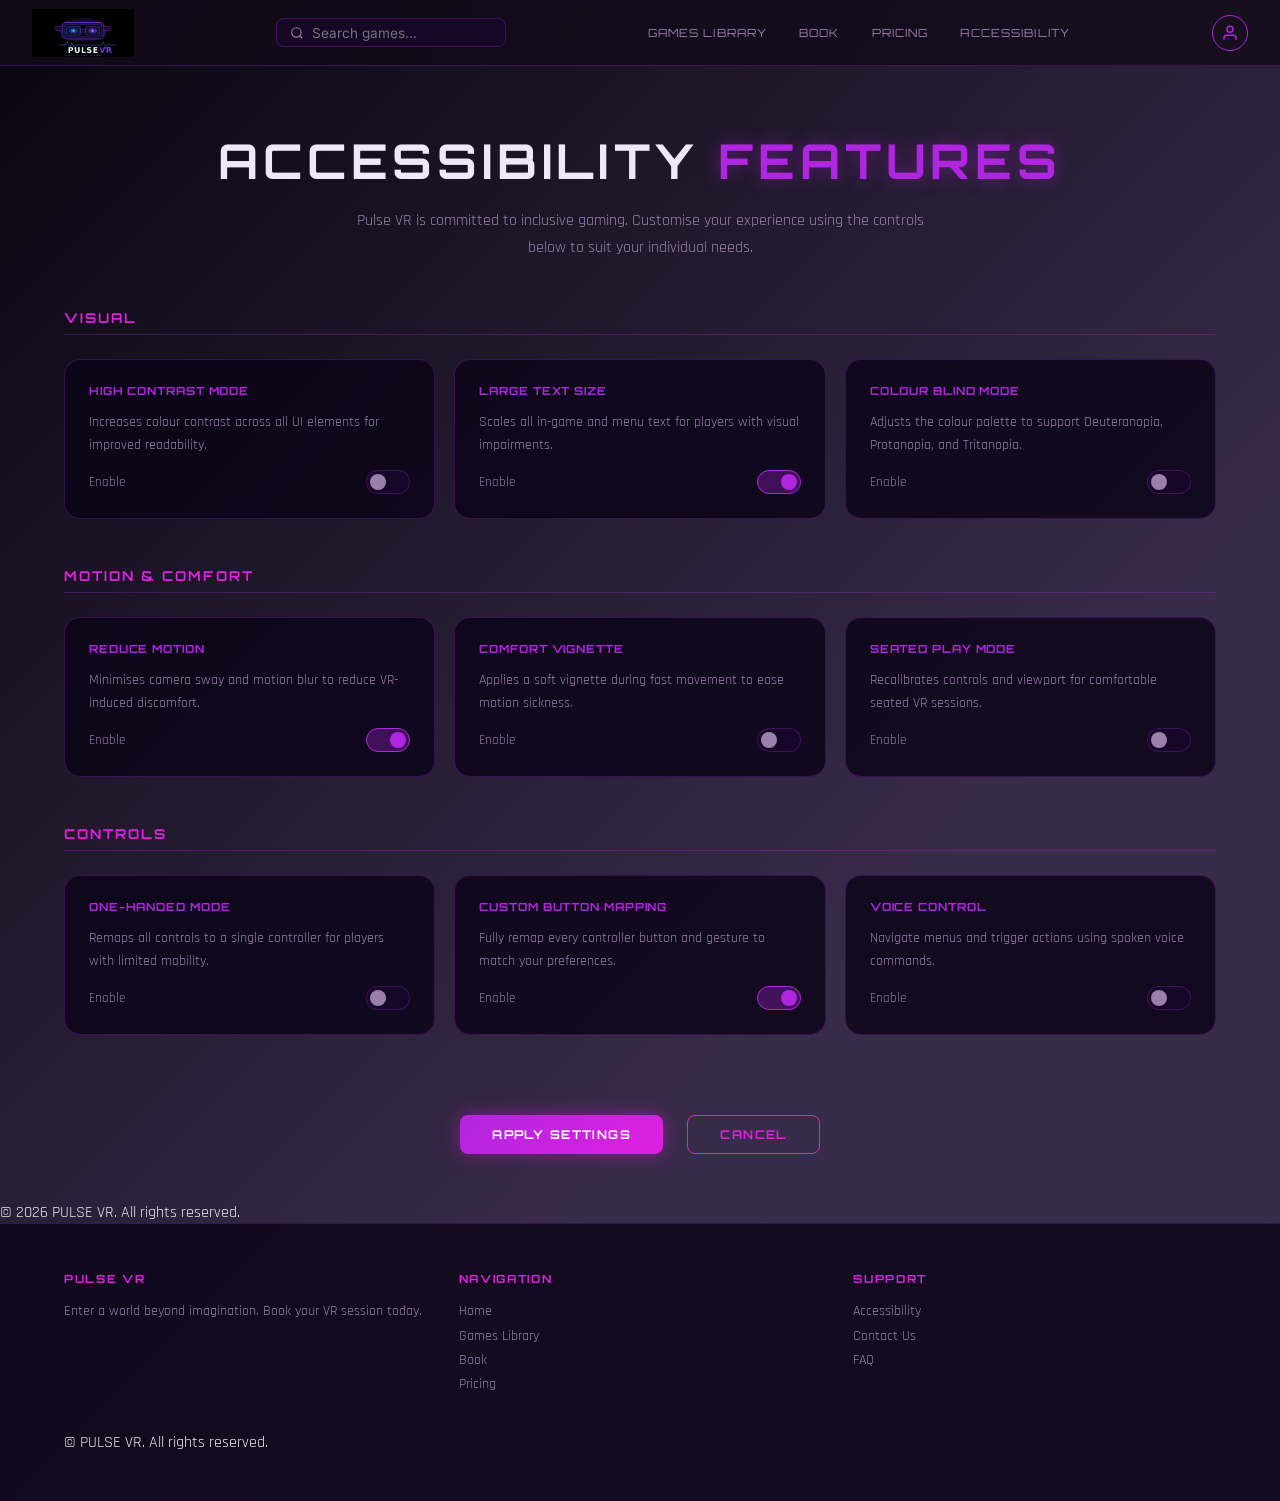
==== commit 62c81e14: "Update accessibility.html" ====
--- a/accessibility.html
+++ b/accessibility.html
@@ -188,6 +188,12 @@
       <a href="#">Contact Us</a>
       <a href="#">FAQ</a>
     </div>
+       
+  <p>&copy; <span id="year"></span> PULSE VR. All rights reserved.</p>
+
+<script>
+  document.getElementById("year").textContent = new Date().getFullYear();
+</script>
   </footer>
 </div><!-- end #accessibility -->
 </body>
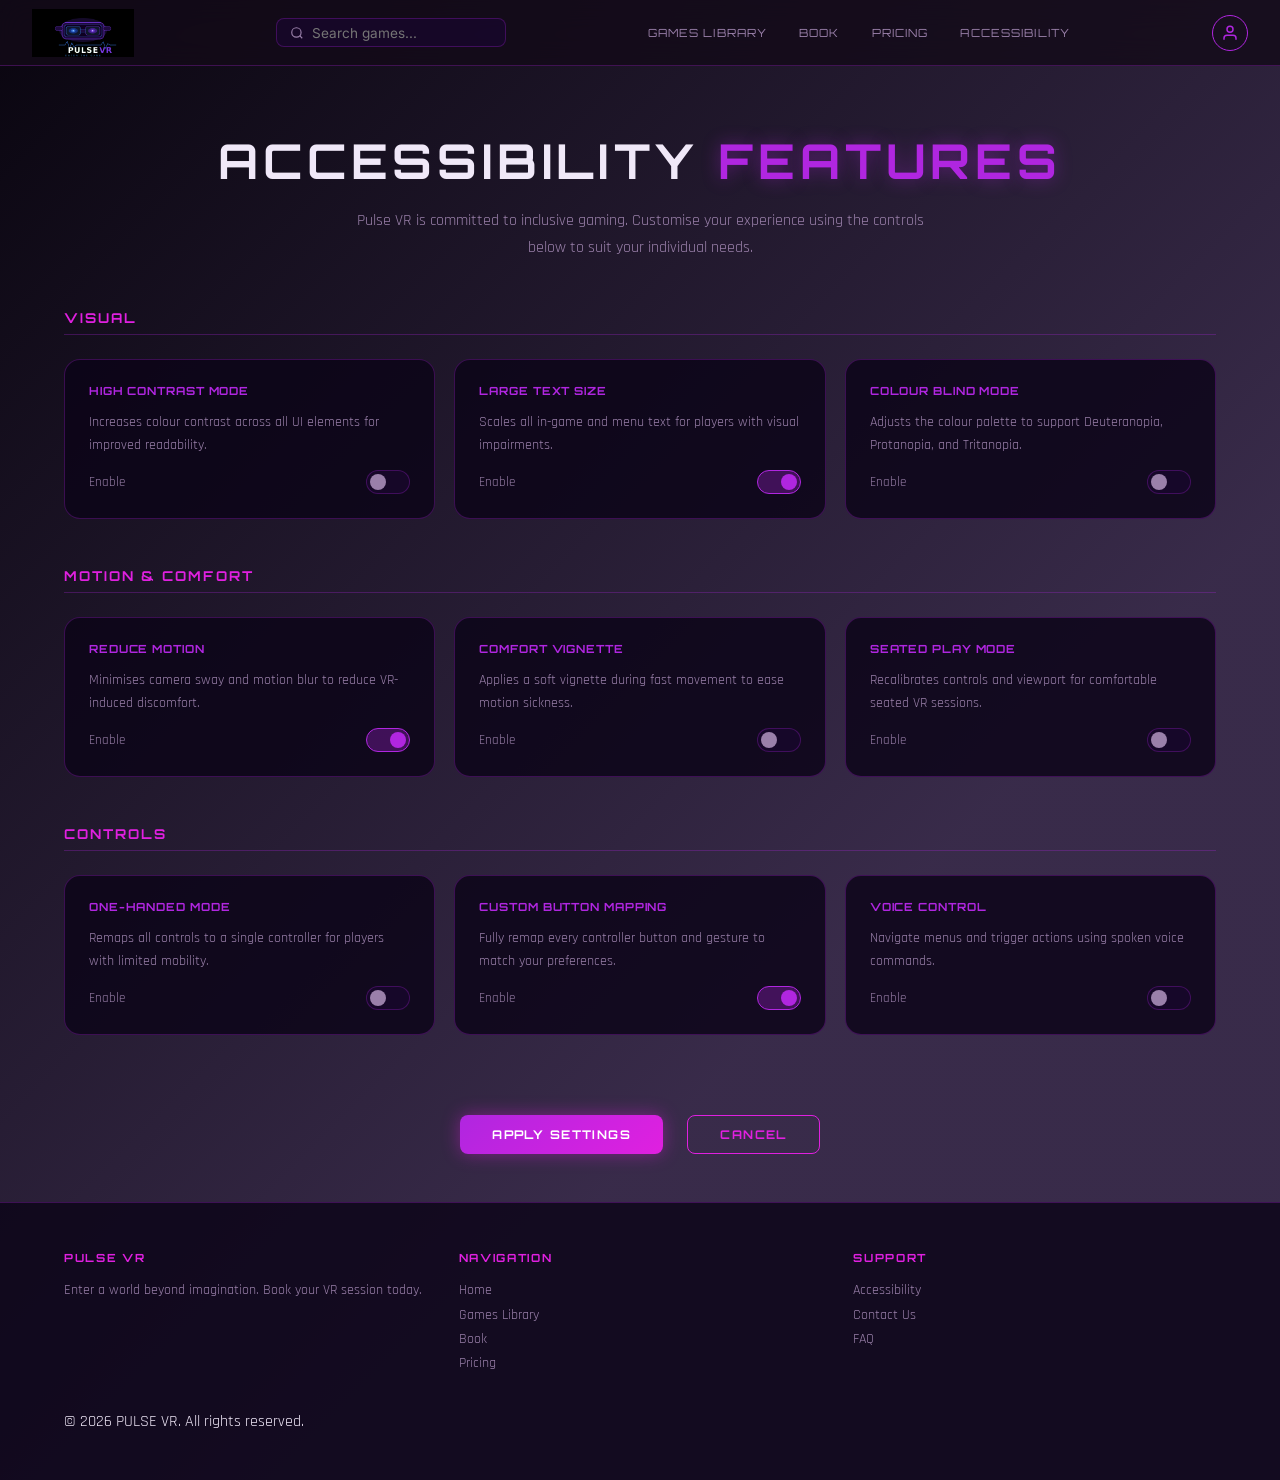
==== commit 2ccf757e: "Update accessibility.html" ====
--- a/accessibility.html
+++ b/accessibility.html
@@ -164,12 +164,6 @@
     <button class="btn btn-primary">APPLY SETTINGS</button>
     <button class="btn btn-outline">CANCEL</button>
   </div>
-
-  <p>&copy; <span id="year"></span> PULSE VR. All rights reserved.</p>
-
-<script>
-  document.getElementById("year").textContent = new Date().getFullYear();
-</script>
   <footer>
     <div class="footer-col">
       <h4>PULSE VR</h4>
@@ -188,8 +182,7 @@
       <a href="#">Contact Us</a>
       <a href="#">FAQ</a>
     </div>
-       
-  <p>&copy; <span id="year"></span> PULSE VR. All rights reserved.</p>
+        <p>&copy; <span id="year"></span> PULSE VR. All rights reserved.</p>
 
 <script>
   document.getElementById("year").textContent = new Date().getFullYear();
@@ -199,9 +192,5 @@
 </body>
 </html>
 
-<script>
 
-</script>
-</div><!-- end #accessibility -->
-</body>
-</html> 
+
